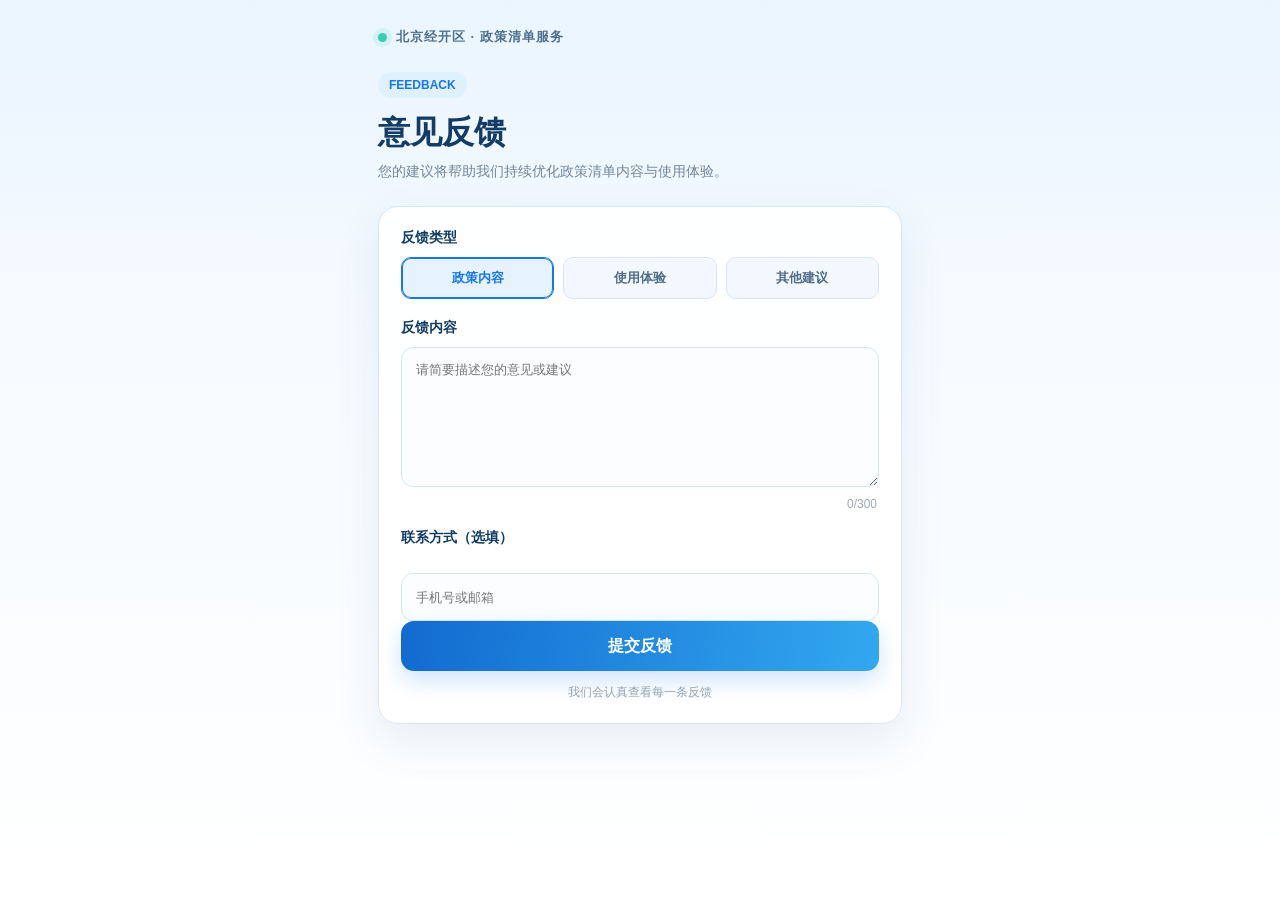
==== feedback.html @ 96942995 "新增意见反馈二维码与页面" ====
<!doctype html>
<html lang="zh-CN">
<head>
  <meta charset="utf-8">
  <meta name="viewport" content="width=device-width,initial-scale=1,viewport-fit=cover">
  <title>意见反馈 · 政策清单</title>
  <style>
    :root{--blue:#1677e8;--navy:#123b66;--muted:#71869b;--line:#d8e6f1;--soft:#f2f8fd;--green:#15a77a}
    *{box-sizing:border-box}
    body{margin:0;min-height:100vh;background:linear-gradient(180deg,#eaf5ff 0,#f7fbff 42%,#fff 100%);color:var(--navy);font-family:"PingFang SC","Microsoft YaHei",sans-serif}
    .page{width:min(100%,560px);margin:0 auto;padding:28px 18px 48px}
    .brand{display:flex;align-items:center;gap:9px;margin-bottom:26px;color:#4d718f;font-size:13px;font-weight:700;letter-spacing:1px}
    .brand i{width:9px;height:9px;border-radius:50%;background:#35cfb1;box-shadow:0 0 0 5px rgba(53,207,177,.12)}
    .intro{margin-bottom:22px}
    .intro span{display:inline-block;padding:6px 11px;border-radius:999px;background:#dff0ff;color:var(--blue);font-size:12px;font-weight:800}
    h1{margin:15px 0 9px;font-size:32px;line-height:1.2}
    .intro p{margin:0;color:var(--muted);font-size:14px;line-height:1.7}
    form,.success{padding:22px;border:1px solid var(--line);border-radius:20px;background:rgba(255,255,255,.94);box-shadow:0 18px 45px rgba(42,99,145,.1)}
    label{display:block;margin:0 0 10px;font-size:14px;font-weight:800}
    .types{display:grid;grid-template-columns:repeat(3,1fr);gap:9px;margin-bottom:20px}
    .type{height:42px;border:1px solid var(--line);border-radius:10px;background:var(--soft);color:#4e6d87;font-weight:700;cursor:pointer}
    .type.active{border-color:var(--blue);background:#e7f2ff;color:var(--blue);box-shadow:inset 0 0 0 1px var(--blue)}
    textarea,input{width:100%;border:1px solid var(--line);border-radius:12px;background:#fbfdff;color:var(--navy);font:14px/1.65 inherit;outline:none}
    textarea{min-height:140px;padding:13px 14px;resize:vertical}
    input{height:48px;margin-top:16px;padding:0 14px}
    textarea:focus,input:focus{border-color:#68aaf0;box-shadow:0 0 0 3px rgba(22,119,232,.1)}
    .count{margin:6px 2px 18px;text-align:right;color:#9aabba;font-size:12px}
    .submit{width:100%;height:50px;border:0;border-radius:13px;background:linear-gradient(100deg,#126bd0,#32a8ef);color:#fff;font-size:16px;font-weight:800;cursor:pointer;box-shadow:0 10px 22px rgba(22,119,232,.2)}
    .note{margin:13px 0 0;text-align:center;color:#93a3b1;font-size:12px}
    .success{display:none;text-align:center;padding:42px 24px}
    .success.active{display:block}.success i{display:grid;place-items:center;width:58px;height:58px;margin:0 auto 16px;border-radius:50%;background:#e3f8f1;color:var(--green);font-size:28px;font-style:normal;font-weight:900}
    .success h2{margin:0 0 8px}.success p{margin:0;color:var(--muted);line-height:1.7}.success button{margin-top:22px;border:0;background:transparent;color:var(--blue);font-size:14px;font-weight:800;cursor:pointer}
    @media(max-width:420px){h1{font-size:28px}.types{gap:7px}.type{font-size:12px}form{padding:18px}}
  </style>
</head>
<body>
  <main class="page">
    <div class="brand"><i></i>北京经开区 · 政策清单服务</div>
    <section class="intro">
      <span>FEEDBACK</span>
      <h1>意见反馈</h1>
      <p>您的建议将帮助我们持续优化政策清单内容与使用体验。</p>
    </section>
    <form id="feedbackForm">
      <label>反馈类型</label>
      <div class="types" role="group" aria-label="反馈类型">
        <button class="type active" type="button" data-type="政策内容">政策内容</button>
        <button class="type" type="button" data-type="使用体验">使用体验</button>
        <button class="type" type="button" data-type="其他建议">其他建议</button>
      </div>
      <label for="content">反馈内容</label>
      <textarea id="content" maxlength="300" required placeholder="请简要描述您的意见或建议"></textarea>
      <div class="count"><span id="count">0</span>/300</div>
      <label for="contact">联系方式（选填）</label>
      <input id="contact" maxlength="60" placeholder="手机号或邮箱">
      <button class="submit" type="submit">提交反馈</button>
      <p class="note">我们会认真查看每一条反馈</p>
    </form>
    <section class="success" id="success" aria-live="polite">
      <i>✓</i><h2>感谢您的反馈</h2><p>您的意见已提交，我们会持续改进政策服务体验。</p>
      <button type="button" id="again">继续反馈</button>
    </section>
  </main>
  <script>
    const form=document.getElementById('feedbackForm');
    const content=document.getElementById('content');
    const count=document.getElementById('count');
    const success=document.getElementById('success');
    let type='政策内容';
    document.querySelectorAll('.type').forEach(button=>button.addEventListener('click',()=>{document.querySelectorAll('.type').forEach(item=>item.classList.remove('active'));button.classList.add('active');type=button.dataset.type}));
    content.addEventListener('input',()=>count.textContent=content.value.length);
    form.addEventListener('submit',event=>{event.preventDefault();const records=JSON.parse(localStorage.getItem('policyFeedback')||'[]');records.unshift({type,content:content.value.trim(),contact:document.getElementById('contact').value.trim(),createdAt:new Date().toISOString()});localStorage.setItem('policyFeedback',JSON.stringify(records.slice(0,50)));form.style.display='none';success.classList.add('active');scrollTo(0,0)});
    document.getElementById('again').addEventListener('click',()=>{form.reset();content.value='';count.textContent='0';success.classList.remove('active');form.style.display='block'});
  </script>
</body>
</html>
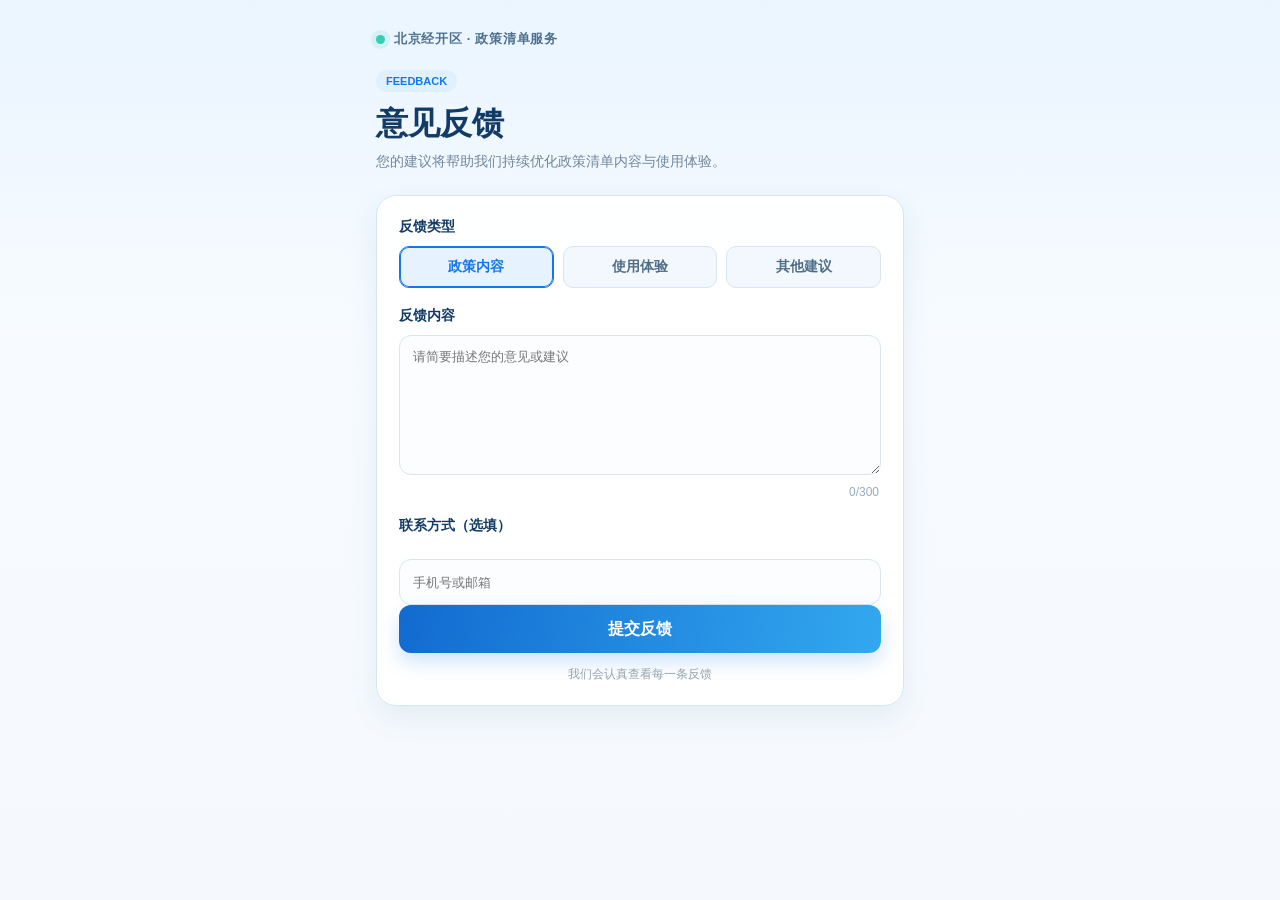
==== commit 3a9dba6c: "优化意见反馈移动端样式" ====
--- a/feedback.html
+++ b/feedback.html
@@ -7,30 +7,33 @@
   <style>
     :root{--blue:#1677e8;--navy:#123b66;--muted:#71869b;--line:#d8e6f1;--soft:#f2f8fd;--green:#15a77a}
     *{box-sizing:border-box}
-    body{margin:0;min-height:100vh;background:linear-gradient(180deg,#eaf5ff 0,#f7fbff 42%,#fff 100%);color:var(--navy);font-family:"PingFang SC","Microsoft YaHei",sans-serif}
-    .page{width:min(100%,560px);margin:0 auto;padding:28px 18px 48px}
-    .brand{display:flex;align-items:center;gap:9px;margin-bottom:26px;color:#4d718f;font-size:13px;font-weight:700;letter-spacing:1px}
+    html{background:#f5f9fd}
+    body{margin:0;min-height:100vh;min-height:100dvh;background:linear-gradient(180deg,#eaf5ff 0,#f7fbff 38%,#f5f9fd 100%);color:var(--navy);font-family:"PingFang SC","Microsoft YaHei",sans-serif;-webkit-text-size-adjust:100%}
+    button,textarea,input{-webkit-tap-highlight-color:transparent}
+    .page{width:100%;min-height:100vh;min-height:100dvh;margin:0 auto;padding:calc(18px + env(safe-area-inset-top)) 16px calc(28px + env(safe-area-inset-bottom))}
+    .brand{display:flex;align-items:center;gap:9px;margin-bottom:22px;color:#4d718f;font-size:12px;font-weight:700;letter-spacing:.7px}
     .brand i{width:9px;height:9px;border-radius:50%;background:#35cfb1;box-shadow:0 0 0 5px rgba(53,207,177,.12)}
-    .intro{margin-bottom:22px}
-    .intro span{display:inline-block;padding:6px 11px;border-radius:999px;background:#dff0ff;color:var(--blue);font-size:12px;font-weight:800}
-    h1{margin:15px 0 9px;font-size:32px;line-height:1.2}
-    .intro p{margin:0;color:var(--muted);font-size:14px;line-height:1.7}
-    form,.success{padding:22px;border:1px solid var(--line);border-radius:20px;background:rgba(255,255,255,.94);box-shadow:0 18px 45px rgba(42,99,145,.1)}
+    .intro{margin-bottom:18px}
+    .intro span{display:inline-block;padding:5px 10px;border-radius:999px;background:#dff0ff;color:var(--blue);font-size:11px;font-weight:800}
+    h1{margin:12px 0 8px;font-size:28px;line-height:1.2}
+    .intro p{margin:0;color:var(--muted);font-size:13px;line-height:1.65}
+    form,.success{padding:18px 16px;border:1px solid var(--line);border-radius:16px;background:rgba(255,255,255,.96);box-shadow:0 12px 30px rgba(42,99,145,.09)}
     label{display:block;margin:0 0 10px;font-size:14px;font-weight:800}
-    .types{display:grid;grid-template-columns:repeat(3,1fr);gap:9px;margin-bottom:20px}
-    .type{height:42px;border:1px solid var(--line);border-radius:10px;background:var(--soft);color:#4e6d87;font-weight:700;cursor:pointer}
+    .types{display:grid;grid-template-columns:repeat(3,minmax(0,1fr));gap:7px;margin-bottom:19px}
+    .type{min-width:0;height:42px;padding:0 4px;border:1px solid var(--line);border-radius:10px;background:var(--soft);color:#4e6d87;font-size:13px;font-weight:700;white-space:nowrap;cursor:pointer}
     .type.active{border-color:var(--blue);background:#e7f2ff;color:var(--blue);box-shadow:inset 0 0 0 1px var(--blue)}
     textarea,input{width:100%;border:1px solid var(--line);border-radius:12px;background:#fbfdff;color:var(--navy);font:14px/1.65 inherit;outline:none}
-    textarea{min-height:140px;padding:13px 14px;resize:vertical}
-    input{height:48px;margin-top:16px;padding:0 14px}
+    textarea{min-height:132px;padding:12px 13px;resize:none}
+    input{height:46px;margin-top:14px;padding:0 13px}
     textarea:focus,input:focus{border-color:#68aaf0;box-shadow:0 0 0 3px rgba(22,119,232,.1)}
     .count{margin:6px 2px 18px;text-align:right;color:#9aabba;font-size:12px}
-    .submit{width:100%;height:50px;border:0;border-radius:13px;background:linear-gradient(100deg,#126bd0,#32a8ef);color:#fff;font-size:16px;font-weight:800;cursor:pointer;box-shadow:0 10px 22px rgba(22,119,232,.2)}
+    .submit{width:100%;height:48px;border:0;border-radius:12px;background:linear-gradient(100deg,#126bd0,#32a8ef);color:#fff;font-size:16px;font-weight:800;cursor:pointer;box-shadow:0 9px 20px rgba(22,119,232,.2)}
     .note{margin:13px 0 0;text-align:center;color:#93a3b1;font-size:12px}
     .success{display:none;text-align:center;padding:42px 24px}
     .success.active{display:block}.success i{display:grid;place-items:center;width:58px;height:58px;margin:0 auto 16px;border-radius:50%;background:#e3f8f1;color:var(--green);font-size:28px;font-style:normal;font-weight:900}
     .success h2{margin:0 0 8px}.success p{margin:0;color:var(--muted);line-height:1.7}.success button{margin-top:22px;border:0;background:transparent;color:var(--blue);font-size:14px;font-weight:800;cursor:pointer}
-    @media(max-width:420px){h1{font-size:28px}.types{gap:7px}.type{font-size:12px}form{padding:18px}}
+    @media(min-width:600px){.page{width:560px;padding-top:30px;padding-bottom:48px}.brand{font-size:13px}.intro{margin-bottom:22px}h1{font-size:32px}.intro p{font-size:14px}form,.success{padding:22px;border-radius:20px}.types{gap:9px}.type{font-size:14px}textarea{min-height:140px;resize:vertical}}
+    @media(max-width:360px){.page{padding-left:12px;padding-right:12px}.type{font-size:12px}form,.success{padding-left:13px;padding-right:13px}}
   </style>
 </head>
 <body>
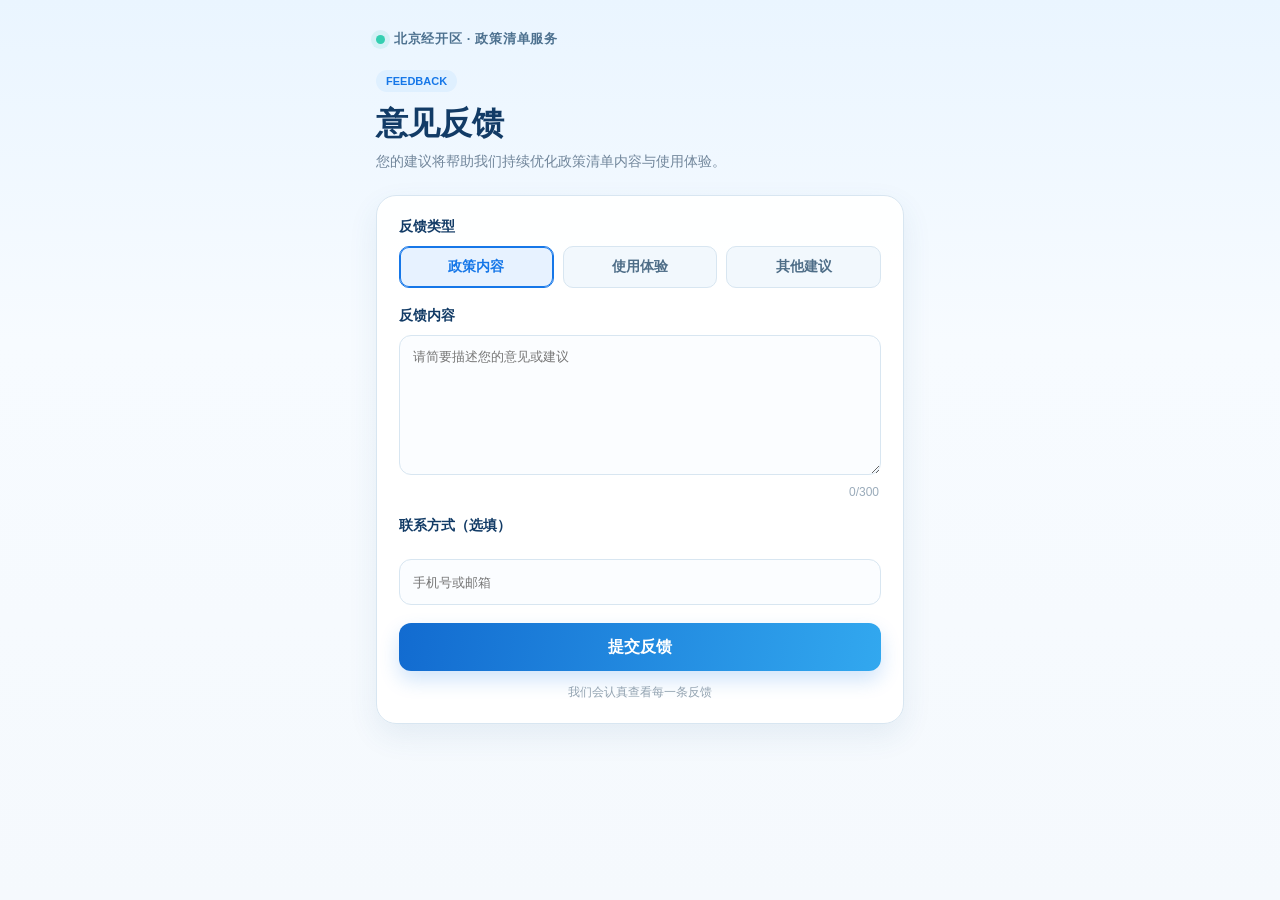
==== commit a8679dd8: "调整反馈表单按钮间距" ====
--- a/feedback.html
+++ b/feedback.html
@@ -27,7 +27,7 @@
     input{height:46px;margin-top:14px;padding:0 13px}
     textarea:focus,input:focus{border-color:#68aaf0;box-shadow:0 0 0 3px rgba(22,119,232,.1)}
     .count{margin:6px 2px 18px;text-align:right;color:#9aabba;font-size:12px}
-    .submit{width:100%;height:48px;border:0;border-radius:12px;background:linear-gradient(100deg,#126bd0,#32a8ef);color:#fff;font-size:16px;font-weight:800;cursor:pointer;box-shadow:0 9px 20px rgba(22,119,232,.2)}
+    .submit{width:100%;height:48px;margin-top:18px;border:0;border-radius:12px;background:linear-gradient(100deg,#126bd0,#32a8ef);color:#fff;font-size:16px;font-weight:800;cursor:pointer;box-shadow:0 9px 20px rgba(22,119,232,.2)}
     .note{margin:13px 0 0;text-align:center;color:#93a3b1;font-size:12px}
     .success{display:none;text-align:center;padding:42px 24px}
     .success.active{display:block}.success i{display:grid;place-items:center;width:58px;height:58px;margin:0 auto 16px;border-radius:50%;background:#e3f8f1;color:var(--green);font-size:28px;font-style:normal;font-weight:900}
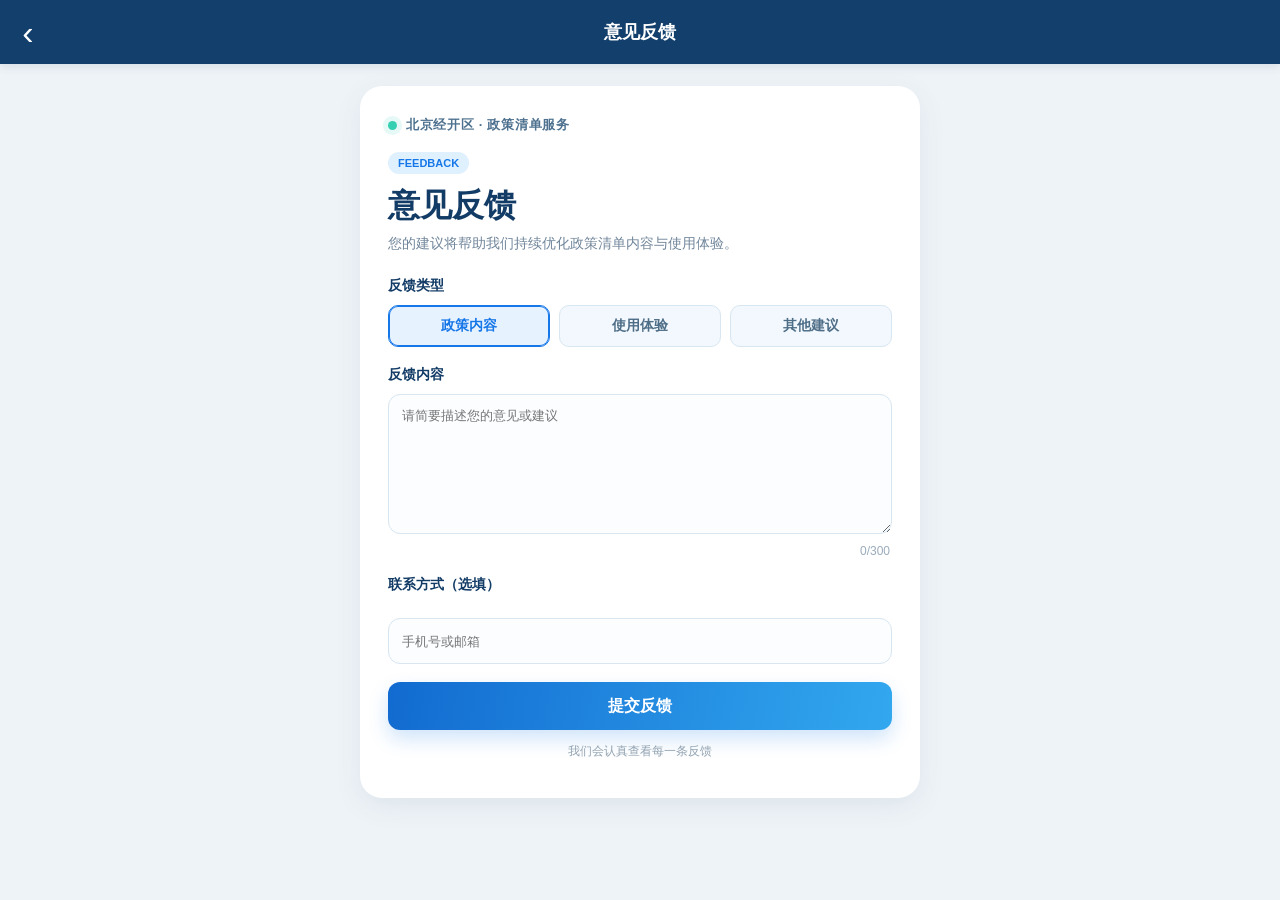
==== commit 2a3dc043: "调整反馈页顶部与侧边布局" ====
--- a/feedback.html
+++ b/feedback.html
@@ -7,17 +7,20 @@
   <style>
     :root{--blue:#1677e8;--navy:#123b66;--muted:#71869b;--line:#d8e6f1;--soft:#f2f8fd;--green:#15a77a}
     *{box-sizing:border-box}
-    html{background:#f5f9fd}
-    body{margin:0;min-height:100vh;min-height:100dvh;background:linear-gradient(180deg,#eaf5ff 0,#f7fbff 38%,#f5f9fd 100%);color:var(--navy);font-family:"PingFang SC","Microsoft YaHei",sans-serif;-webkit-text-size-adjust:100%}
+    html{background:#eef3f7}
+    body{margin:0;min-height:100vh;min-height:100dvh;background:#eef3f7;color:var(--navy);font-family:"PingFang SC","Microsoft YaHei",sans-serif;-webkit-text-size-adjust:100%}
     button,textarea,input{-webkit-tap-highlight-color:transparent}
-    .page{width:100%;min-height:100vh;min-height:100dvh;margin:0 auto;padding:calc(18px + env(safe-area-inset-top)) 16px calc(28px + env(safe-area-inset-bottom))}
-    .brand{display:flex;align-items:center;gap:9px;margin-bottom:22px;color:#4d718f;font-size:12px;font-weight:700;letter-spacing:.7px}
+    .topbar{height:calc(64px + env(safe-area-inset-top));padding-top:env(safe-area-inset-top);display:grid;grid-template-columns:52px 1fr 52px;align-items:center;background:#123f6b;color:#fff;box-shadow:0 2px 10px rgba(18,63,107,.12)}
+    .topbar h1{margin:0;text-align:center;color:#fff;font-size:18px;line-height:1;font-weight:800}
+    .back{display:grid;place-items:center;width:44px;height:44px;margin-left:6px;border:0;background:transparent;color:#fff;font-size:34px;font-family:Arial,sans-serif;font-weight:300;line-height:1;cursor:pointer}
+    .page{width:calc(100% - 24px);min-height:calc(100vh - 82px);min-height:calc(100dvh - 82px);margin:14px auto 0;padding:24px 20px calc(28px + env(safe-area-inset-bottom));border-radius:22px 22px 0 0;background:#fff;box-shadow:0 8px 28px rgba(35,75,108,.08)}
+    .brand{display:flex;align-items:center;gap:9px;margin-bottom:18px;color:#4d718f;font-size:12px;font-weight:700;letter-spacing:.7px}
     .brand i{width:9px;height:9px;border-radius:50%;background:#35cfb1;box-shadow:0 0 0 5px rgba(53,207,177,.12)}
     .intro{margin-bottom:18px}
     .intro span{display:inline-block;padding:5px 10px;border-radius:999px;background:#dff0ff;color:var(--blue);font-size:11px;font-weight:800}
     h1{margin:12px 0 8px;font-size:28px;line-height:1.2}
     .intro p{margin:0;color:var(--muted);font-size:13px;line-height:1.65}
-    form,.success{padding:18px 16px;border:1px solid var(--line);border-radius:16px;background:rgba(255,255,255,.96);box-shadow:0 12px 30px rgba(42,99,145,.09)}
+    form,.success{padding:0;border:0;border-radius:0;background:#fff;box-shadow:none}
     label{display:block;margin:0 0 10px;font-size:14px;font-weight:800}
     .types{display:grid;grid-template-columns:repeat(3,minmax(0,1fr));gap:7px;margin-bottom:19px}
     .type{min-width:0;height:42px;padding:0 4px;border:1px solid var(--line);border-radius:10px;background:var(--soft);color:#4e6d87;font-size:13px;font-weight:700;white-space:nowrap;cursor:pointer}
@@ -32,11 +35,16 @@
     .success{display:none;text-align:center;padding:42px 24px}
     .success.active{display:block}.success i{display:grid;place-items:center;width:58px;height:58px;margin:0 auto 16px;border-radius:50%;background:#e3f8f1;color:var(--green);font-size:28px;font-style:normal;font-weight:900}
     .success h2{margin:0 0 8px}.success p{margin:0;color:var(--muted);line-height:1.7}.success button{margin-top:22px;border:0;background:transparent;color:var(--blue);font-size:14px;font-weight:800;cursor:pointer}
-    @media(min-width:600px){.page{width:560px;padding-top:30px;padding-bottom:48px}.brand{font-size:13px}.intro{margin-bottom:22px}h1{font-size:32px}.intro p{font-size:14px}form,.success{padding:22px;border-radius:20px}.types{gap:9px}.type{font-size:14px}textarea{min-height:140px;resize:vertical}}
-    @media(max-width:360px){.page{padding-left:12px;padding-right:12px}.type{font-size:12px}form,.success{padding-left:13px;padding-right:13px}}
+    @media(min-width:600px){.topbar{grid-template-columns:72px 1fr 72px}.page{width:560px;min-height:auto;margin-top:22px;margin-bottom:40px;padding:30px 28px 38px;border-radius:22px}.brand{font-size:13px}.intro{margin-bottom:22px}h1{font-size:32px}.intro p{font-size:14px}.types{gap:9px}.type{font-size:14px}textarea{min-height:140px;resize:vertical}}
+    @media(max-width:360px){.page{width:calc(100% - 16px);padding-left:14px;padding-right:14px}.type{font-size:12px}}
   </style>
 </head>
 <body>
+  <header class="topbar">
+    <button class="back" type="button" id="backButton" aria-label="返回">‹</button>
+    <h1>意见反馈</h1>
+    <span></span>
+  </header>
   <main class="page">
     <div class="brand"><i></i>北京经开区 · 政策清单服务</div>
     <section class="intro">
@@ -69,6 +77,7 @@
     const content=document.getElementById('content');
     const count=document.getElementById('count');
     const success=document.getElementById('success');
+    document.getElementById('backButton').addEventListener('click',()=>{if(history.length>1){history.back()}else{location.href='./'}});
     let type='政策内容';
     document.querySelectorAll('.type').forEach(button=>button.addEventListener('click',()=>{document.querySelectorAll('.type').forEach(item=>item.classList.remove('active'));button.classList.add('active');type=button.dataset.type}));
     content.addEventListener('input',()=>count.textContent=content.value.length);
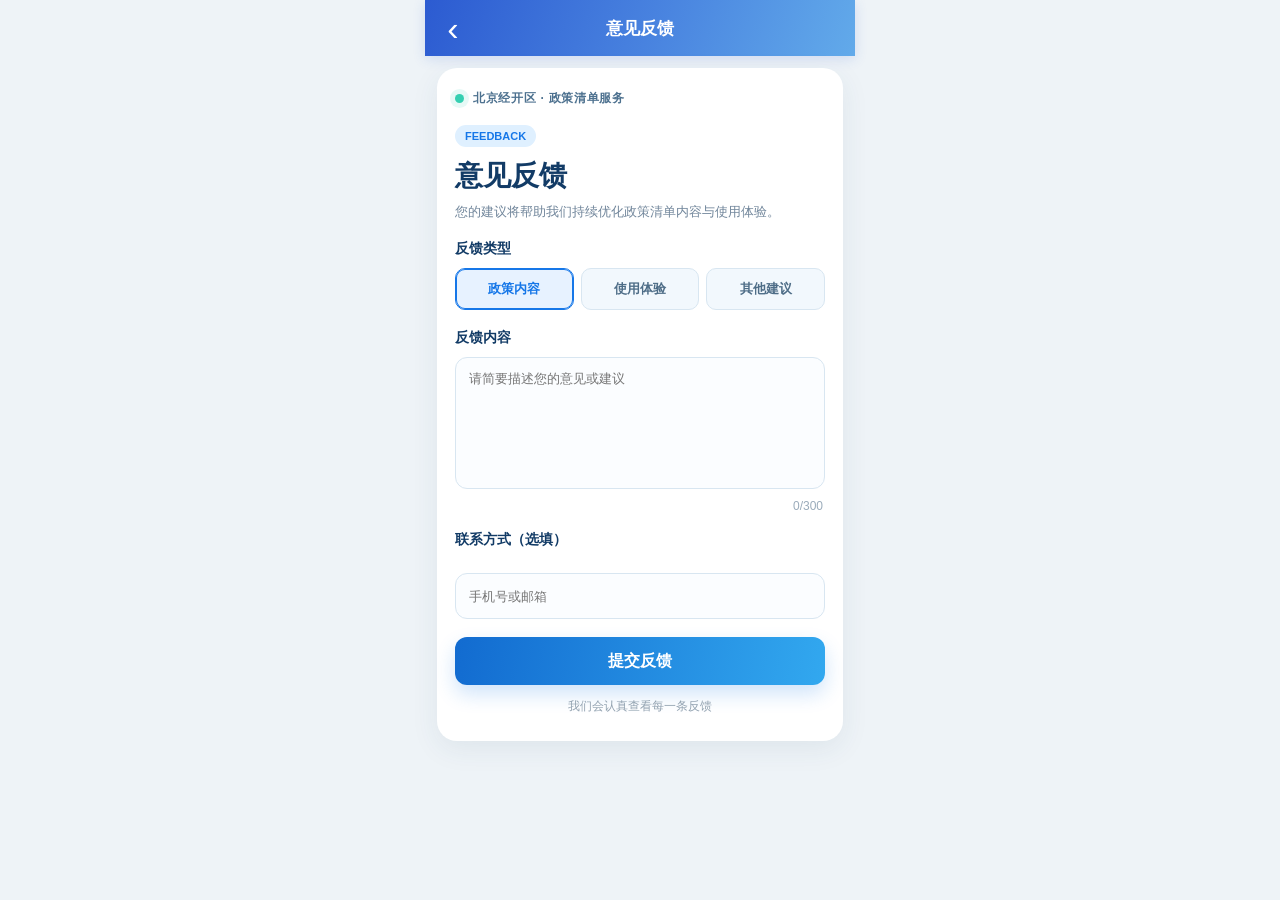
==== commit d58afb81: "适配反馈页移动端尺寸与首页配色" ====
--- a/feedback.html
+++ b/feedback.html
@@ -10,10 +10,10 @@
     html{background:#eef3f7}
     body{margin:0;min-height:100vh;min-height:100dvh;background:#eef3f7;color:var(--navy);font-family:"PingFang SC","Microsoft YaHei",sans-serif;-webkit-text-size-adjust:100%}
     button,textarea,input{-webkit-tap-highlight-color:transparent}
-    .topbar{height:calc(64px + env(safe-area-inset-top));padding-top:env(safe-area-inset-top);display:grid;grid-template-columns:52px 1fr 52px;align-items:center;background:#123f6b;color:#fff;box-shadow:0 2px 10px rgba(18,63,107,.12)}
-    .topbar h1{margin:0;text-align:center;color:#fff;font-size:18px;line-height:1;font-weight:800}
+    .topbar{width:min(100%,430px);height:calc(56px + env(safe-area-inset-top));margin:0 auto;padding-top:env(safe-area-inset-top);display:grid;grid-template-columns:48px 1fr 48px;align-items:center;background:linear-gradient(110deg,#2c5bd1 0%,#4882df 52%,#62aaea 100%);color:#fff;box-shadow:0 3px 12px rgba(44,91,209,.16)}
+    .topbar h1{margin:0;text-align:center;color:#fff;font-size:17px;line-height:1;font-weight:800}
     .back{display:grid;place-items:center;width:44px;height:44px;margin-left:6px;border:0;background:transparent;color:#fff;font-size:34px;font-family:Arial,sans-serif;font-weight:300;line-height:1;cursor:pointer}
-    .page{width:calc(100% - 24px);min-height:calc(100vh - 82px);min-height:calc(100dvh - 82px);margin:14px auto 0;padding:24px 20px calc(28px + env(safe-area-inset-bottom));border-radius:22px 22px 0 0;background:#fff;box-shadow:0 8px 28px rgba(35,75,108,.08)}
+    .page{width:calc(100% - 24px);max-width:406px;min-height:calc(100vh - 70px);min-height:calc(100dvh - 70px);margin:12px auto 0;padding:22px 18px calc(26px + env(safe-area-inset-bottom));border-radius:20px 20px 0 0;background:#fff;box-shadow:0 8px 28px rgba(35,75,108,.08)}
     .brand{display:flex;align-items:center;gap:9px;margin-bottom:18px;color:#4d718f;font-size:12px;font-weight:700;letter-spacing:.7px}
     .brand i{width:9px;height:9px;border-radius:50%;background:#35cfb1;box-shadow:0 0 0 5px rgba(53,207,177,.12)}
     .intro{margin-bottom:18px}
@@ -35,7 +35,7 @@
     .success{display:none;text-align:center;padding:42px 24px}
     .success.active{display:block}.success i{display:grid;place-items:center;width:58px;height:58px;margin:0 auto 16px;border-radius:50%;background:#e3f8f1;color:var(--green);font-size:28px;font-style:normal;font-weight:900}
     .success h2{margin:0 0 8px}.success p{margin:0;color:var(--muted);line-height:1.7}.success button{margin-top:22px;border:0;background:transparent;color:var(--blue);font-size:14px;font-weight:800;cursor:pointer}
-    @media(min-width:600px){.topbar{grid-template-columns:72px 1fr 72px}.page{width:560px;min-height:auto;margin-top:22px;margin-bottom:40px;padding:30px 28px 38px;border-radius:22px}.brand{font-size:13px}.intro{margin-bottom:22px}h1{font-size:32px}.intro p{font-size:14px}.types{gap:9px}.type{font-size:14px}textarea{min-height:140px;resize:vertical}}
+    @media(min-width:600px){body{padding-bottom:32px}.page{min-height:auto;margin-top:12px;border-radius:20px}.brand{font-size:12px}}
     @media(max-width:360px){.page{width:calc(100% - 16px);padding-left:14px;padding-right:14px}.type{font-size:12px}}
   </style>
 </head>
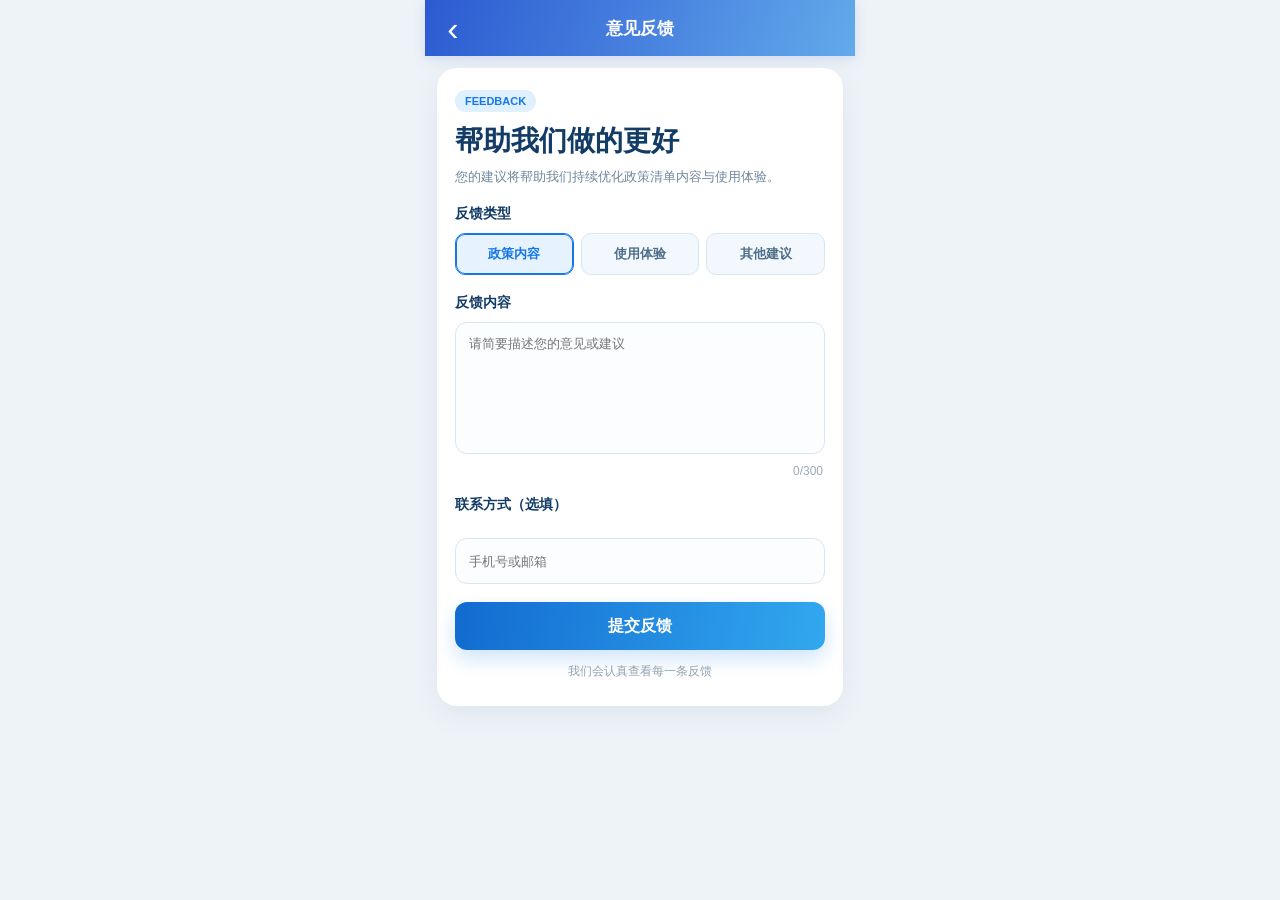
==== commit 7277d996: "更新意见反馈页标题文案" ====
--- a/feedback.html
+++ b/feedback.html
@@ -14,8 +14,6 @@
     .topbar h1{margin:0;text-align:center;color:#fff;font-size:17px;line-height:1;font-weight:800}
     .back{display:grid;place-items:center;width:44px;height:44px;margin-left:6px;border:0;background:transparent;color:#fff;font-size:34px;font-family:Arial,sans-serif;font-weight:300;line-height:1;cursor:pointer}
     .page{width:calc(100% - 24px);max-width:406px;min-height:calc(100vh - 70px);min-height:calc(100dvh - 70px);margin:12px auto 0;padding:22px 18px calc(26px + env(safe-area-inset-bottom));border-radius:20px 20px 0 0;background:#fff;box-shadow:0 8px 28px rgba(35,75,108,.08)}
-    .brand{display:flex;align-items:center;gap:9px;margin-bottom:18px;color:#4d718f;font-size:12px;font-weight:700;letter-spacing:.7px}
-    .brand i{width:9px;height:9px;border-radius:50%;background:#35cfb1;box-shadow:0 0 0 5px rgba(53,207,177,.12)}
     .intro{margin-bottom:18px}
     .intro span{display:inline-block;padding:5px 10px;border-radius:999px;background:#dff0ff;color:var(--blue);font-size:11px;font-weight:800}
     h1{margin:12px 0 8px;font-size:28px;line-height:1.2}
@@ -35,7 +33,7 @@
     .success{display:none;text-align:center;padding:42px 24px}
     .success.active{display:block}.success i{display:grid;place-items:center;width:58px;height:58px;margin:0 auto 16px;border-radius:50%;background:#e3f8f1;color:var(--green);font-size:28px;font-style:normal;font-weight:900}
     .success h2{margin:0 0 8px}.success p{margin:0;color:var(--muted);line-height:1.7}.success button{margin-top:22px;border:0;background:transparent;color:var(--blue);font-size:14px;font-weight:800;cursor:pointer}
-    @media(min-width:600px){body{padding-bottom:32px}.page{min-height:auto;margin-top:12px;border-radius:20px}.brand{font-size:12px}}
+    @media(min-width:600px){body{padding-bottom:32px}.page{min-height:auto;margin-top:12px;border-radius:20px}}
     @media(max-width:360px){.page{width:calc(100% - 16px);padding-left:14px;padding-right:14px}.type{font-size:12px}}
   </style>
 </head>
@@ -46,10 +44,9 @@
     <span></span>
   </header>
   <main class="page">
-    <div class="brand"><i></i>北京经开区 · 政策清单服务</div>
     <section class="intro">
       <span>FEEDBACK</span>
-      <h1>意见反馈</h1>
+      <h1>帮助我们做的更好</h1>
       <p>您的建议将帮助我们持续优化政策清单内容与使用体验。</p>
     </section>
     <form id="feedbackForm">
